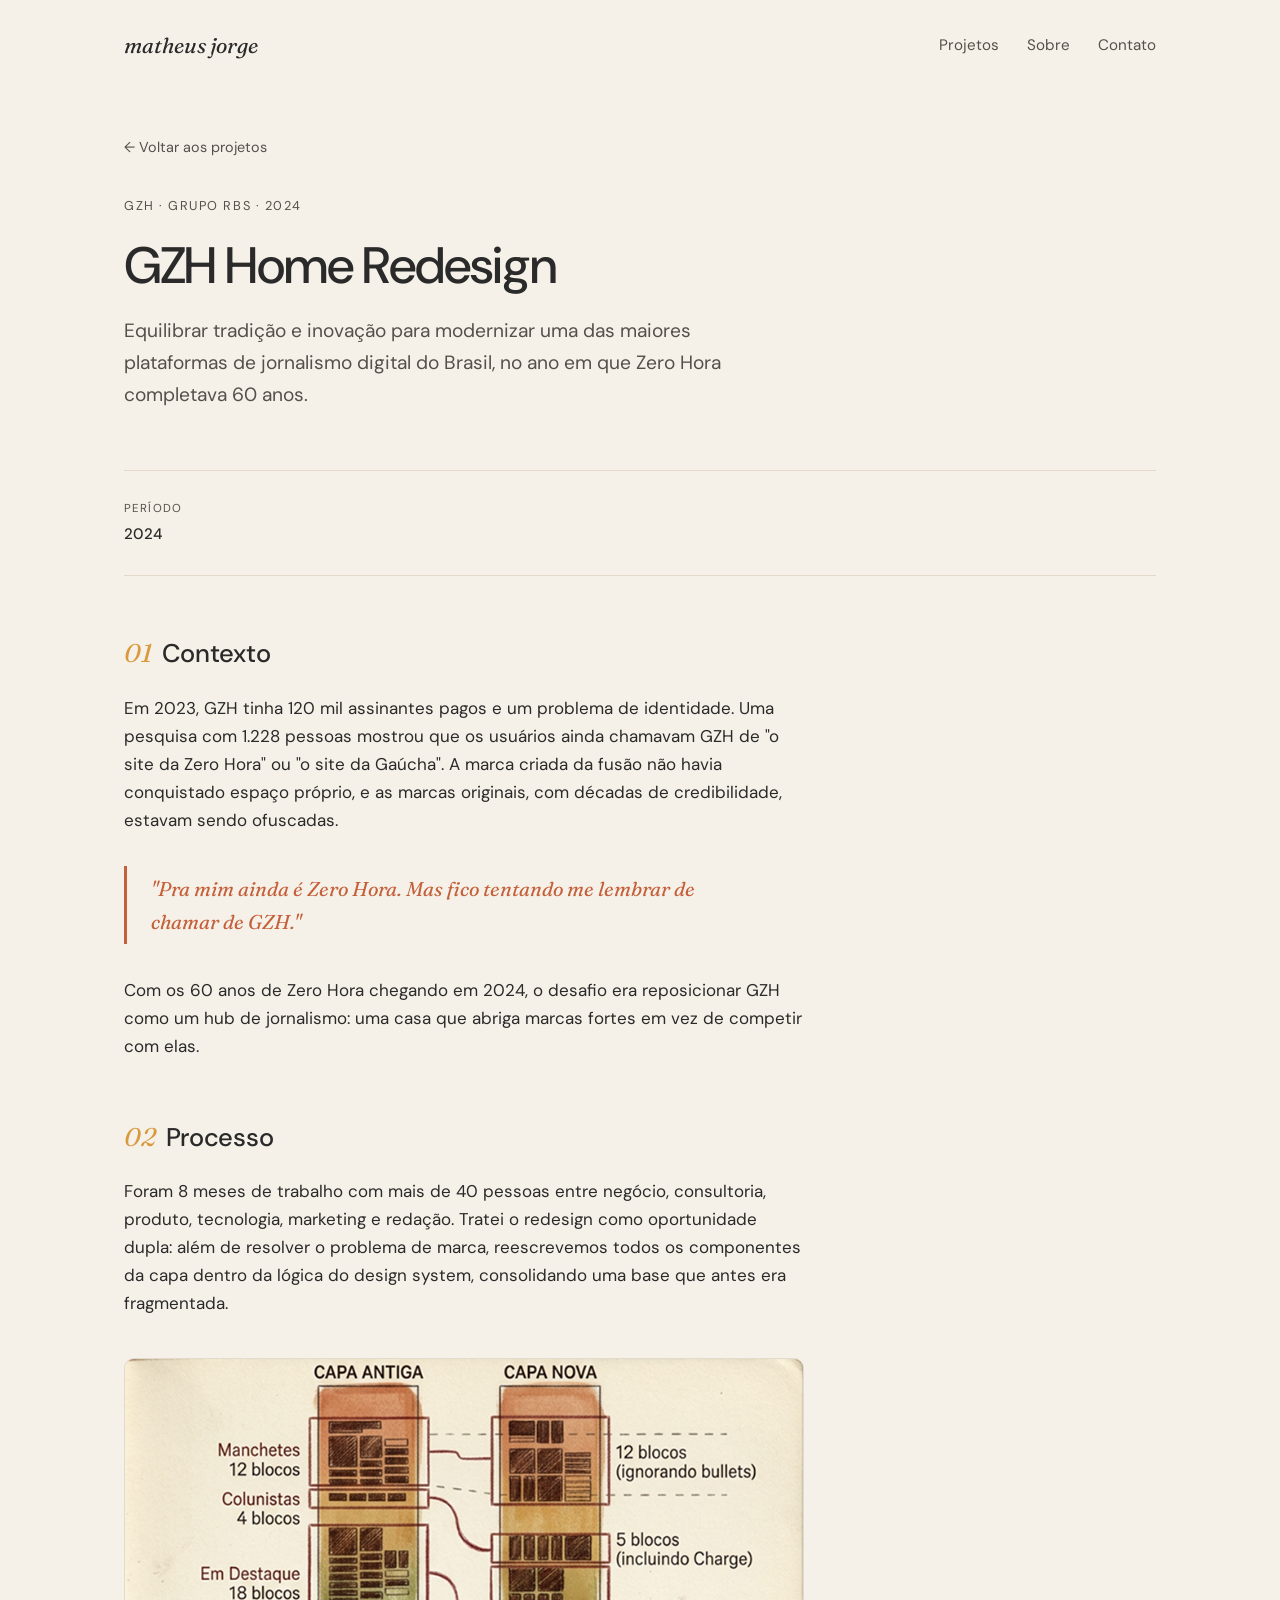
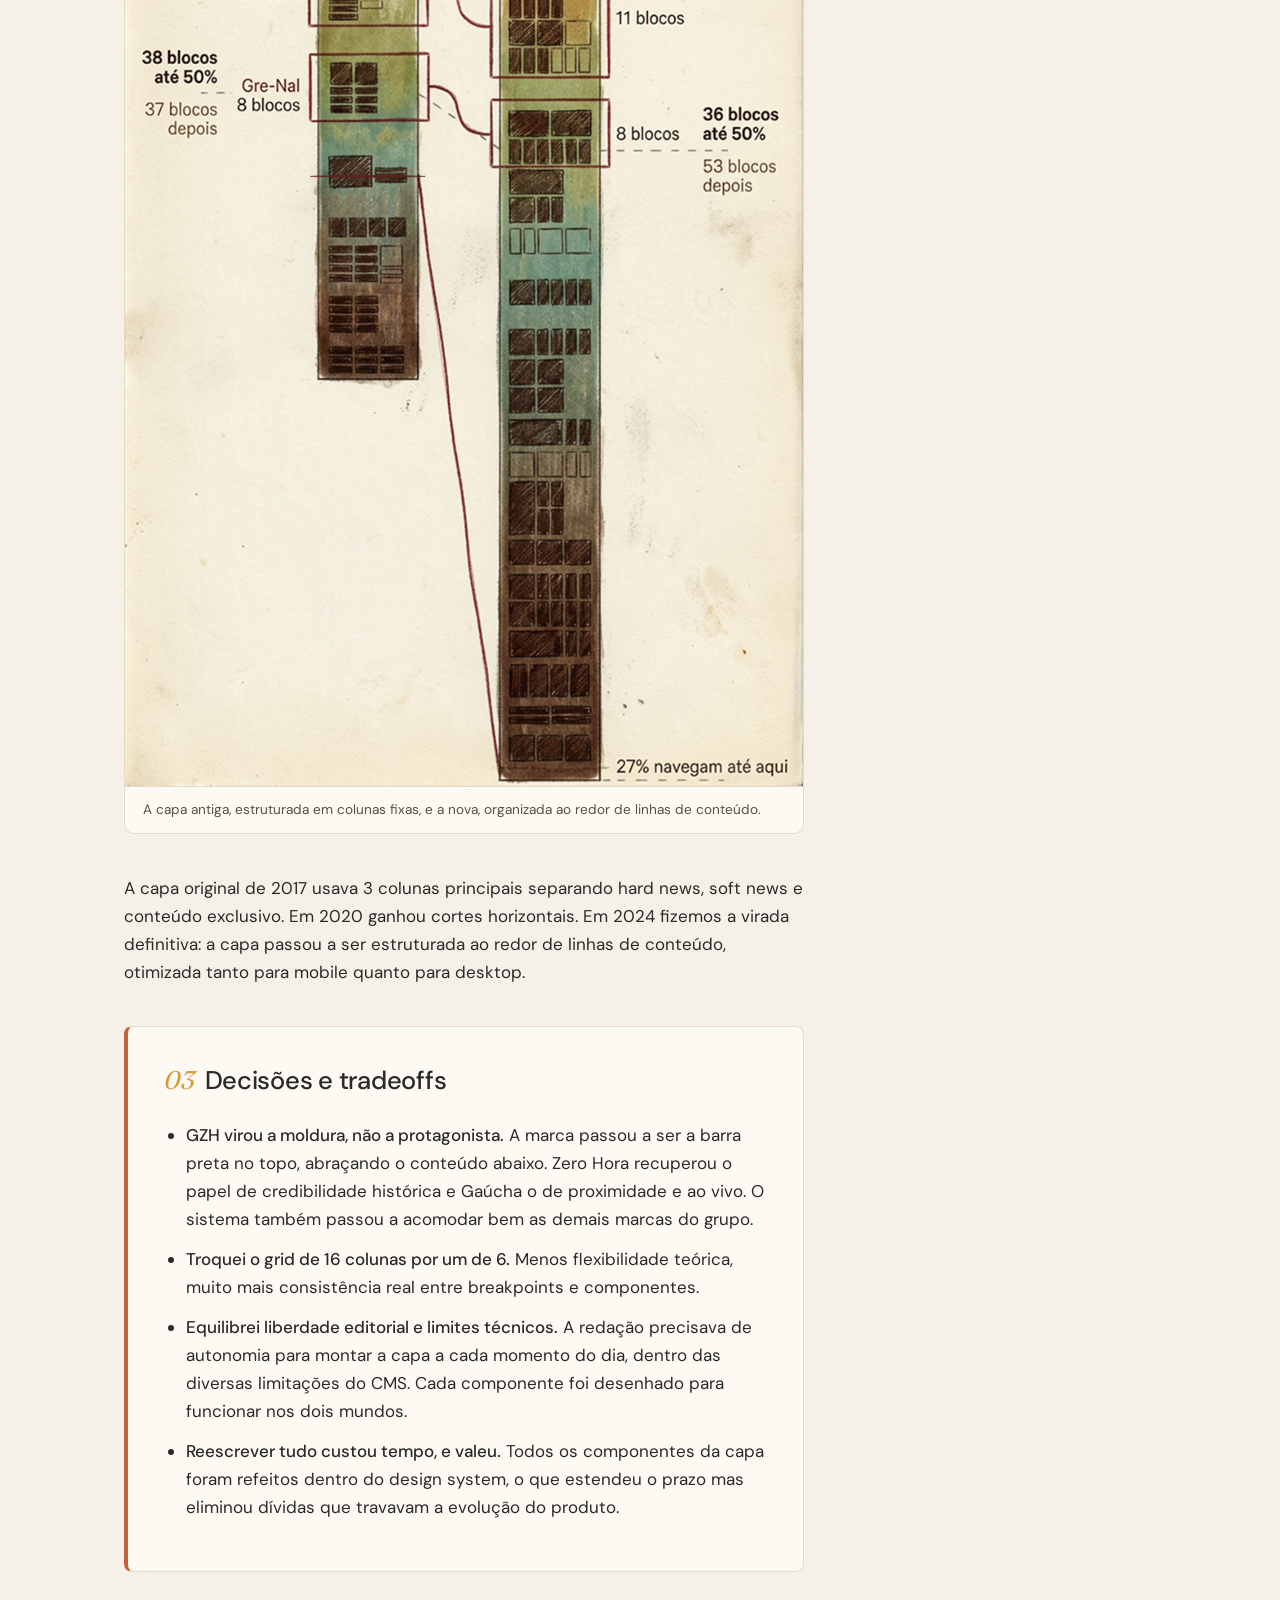
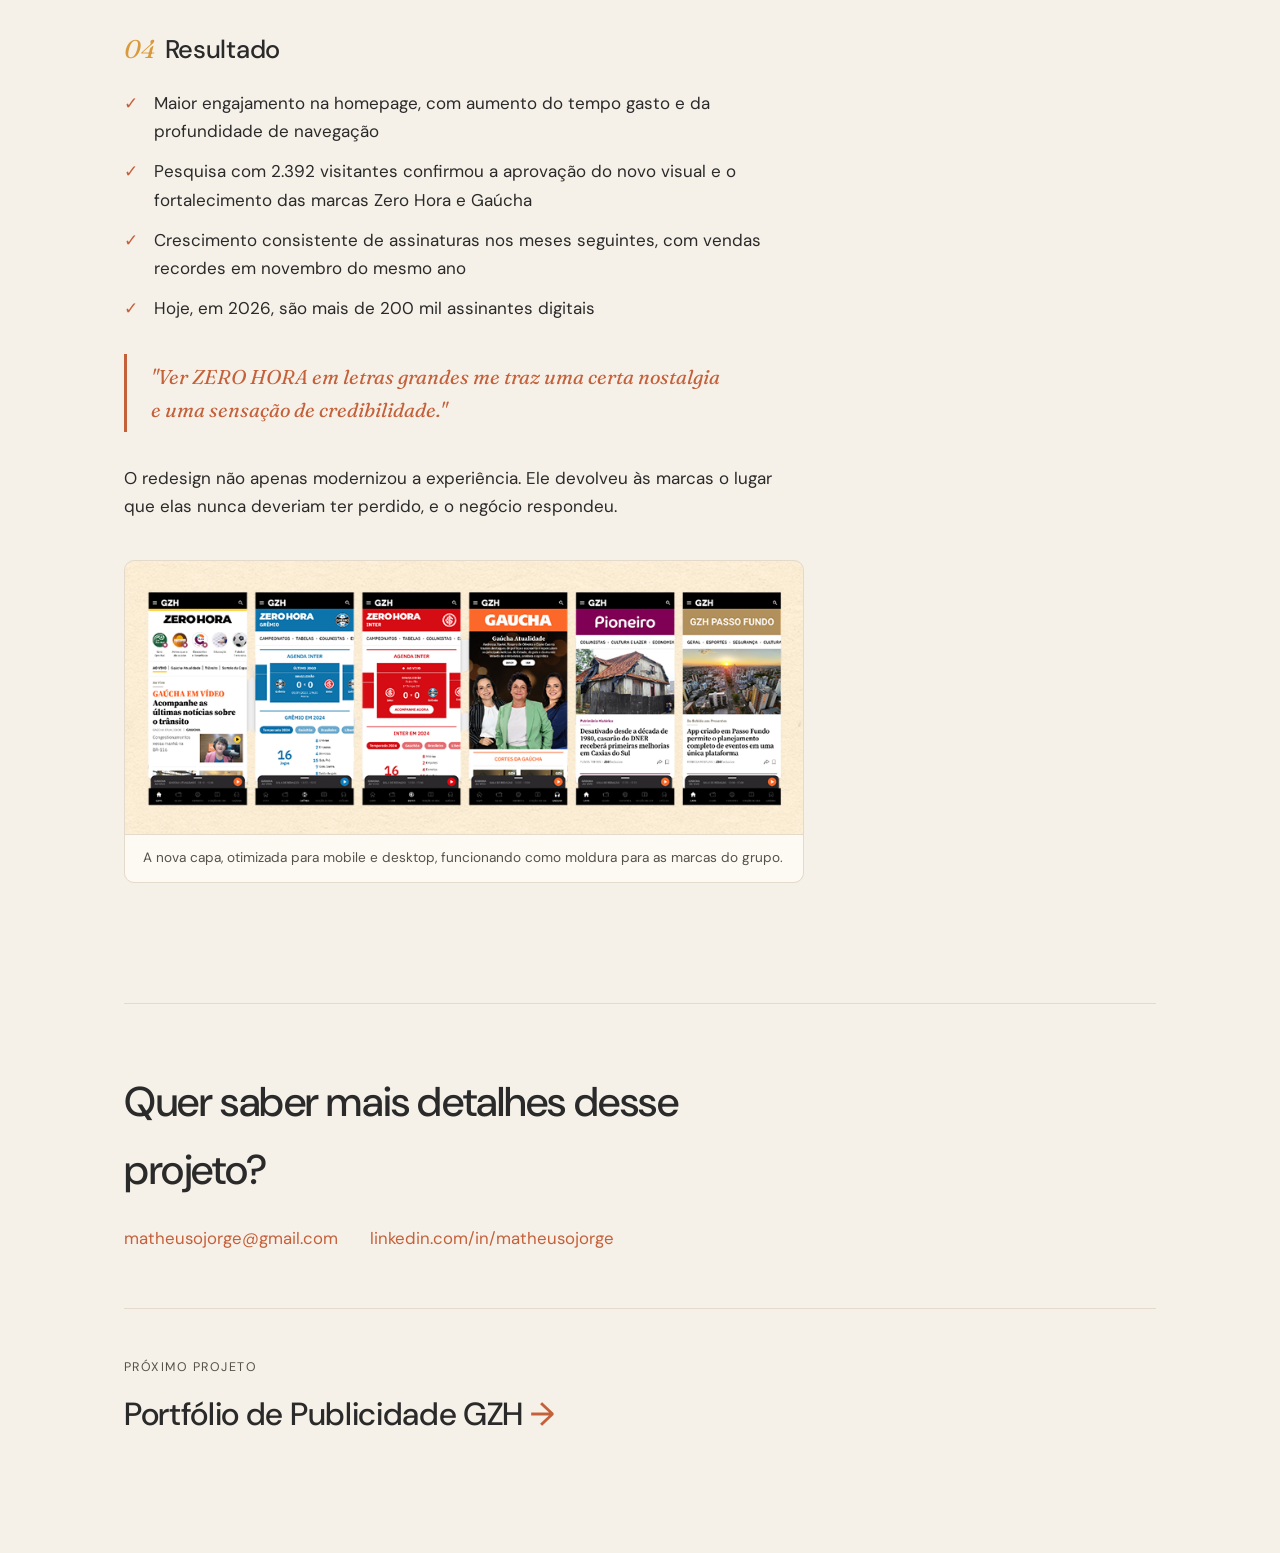
==== gzh-redesign.html @ 634c92ea "Portfolio inicial: home, tres cases, CSS e assets Co-Authored-By: Claude Fable 5 <noreply@anthropic." ====
<!DOCTYPE html>
<html lang="pt-BR">
<head>
  <meta charset="UTF-8">
  <meta name="viewport" content="width=device-width, initial-scale=1.0">
  <title>GZH Home Redesign · Matheus Jorge</title>
  <meta name="description" content="O redesign que equilibrou tradição e inovação para modernizar uma das maiores plataformas de jornalismo digital do Brasil.">
  <link rel="preconnect" href="https://fonts.googleapis.com">
  <link rel="preconnect" href="https://fonts.gstatic.com" crossorigin>
  <link href="https://fonts.googleapis.com/css2?family=DM+Sans:opsz,wght@9..40,400;9..40,500;9..40,600&family=Fraunces:ital,opsz,wght@1,9..144,400;1,9..144,500&display=swap" rel="stylesheet">
  <link rel="stylesheet" href="css/style.css">
</head>
<body>

  <div class="container">
    <nav class="nav" aria-label="Navegação principal">
      <a class="nav-logo" href="index.html">matheus jorge</a>
      <div class="nav-links">
        <a href="index.html#projetos">Projetos</a>
        <a href="index.html#sobre">Sobre</a>
        <a href="index.html#contato">Contato</a>
      </div>
    </nav>

    <header class="case-topo">
      <a class="voltar" href="index.html">← Voltar aos projetos</a>
      <p class="eyebrow">GZH · Grupo RBS · 2024</p>
      <h1>GZH Home Redesign</h1>
      <p class="case-subtitulo">Equilibrar tradição e inovação para modernizar uma das maiores plataformas de jornalismo digital do Brasil, no ano em que Zero Hora completava 60 anos.</p>
    </header>

    <dl class="case-meta">
      <div><dt>Período</dt><dd>2024</dd></div>
    </dl>

    <main class="case-corpo">

      <h2><span class="num">01</span>Contexto</h2>
      <p>Em 2023, GZH tinha 120 mil assinantes pagos e um problema de identidade. Uma pesquisa com 1.228 pessoas mostrou que os usuários ainda chamavam GZH de "o site da Zero Hora" ou "o site da Gaúcha". A marca criada da fusão não havia conquistado espaço próprio, e as marcas originais, com décadas de credibilidade, estavam sendo ofuscadas.</p>
      <blockquote class="citacao">"Pra mim ainda é Zero Hora. Mas fico tentando me lembrar de chamar de GZH."</blockquote>
      <p>Com os 60 anos de Zero Hora chegando em 2024, o desafio era reposicionar GZH como um hub de jornalismo: uma casa que abriga marcas fortes em vez de competir com elas.</p>

      <h2><span class="num">02</span>Processo</h2>
      <p>Foram 8 meses de trabalho com mais de 40 pessoas entre negócio, consultoria, produto, tecnologia, marketing e redação. Tratei o redesign como oportunidade dupla: além de resolver o problema de marca, reescrevemos todos os componentes da capa dentro da lógica do design system, consolidando uma base que antes era fragmentada.</p>

      <figure class="case-figura">
        <img src="assets/gzh-antes-depois.png" alt="Comparação entre a capa antiga e a nova de GZH">
        <figcaption>A capa antiga, estruturada em colunas fixas, e a nova, organizada ao redor de linhas de conteúdo.</figcaption>
      </figure>

      <p>A capa original de 2017 usava 3 colunas principais separando hard news, soft news e conteúdo exclusivo. Em 2020 ganhou cortes horizontais. Em 2024 fizemos a virada definitiva: a capa passou a ser estruturada ao redor de linhas de conteúdo, otimizada tanto para mobile quanto para desktop.</p>

      <div class="decisoes">
        <h2><span class="num">03</span>Decisões e tradeoffs</h2>
        <ul>
          <li><strong>GZH virou a moldura, não a protagonista.</strong> A marca passou a ser a barra preta no topo, abraçando o conteúdo abaixo. Zero Hora recuperou o papel de credibilidade histórica e Gaúcha o de proximidade e ao vivo. O sistema também passou a acomodar bem as demais marcas do grupo.</li>
          <li><strong>Troquei o grid de 16 colunas por um de 6.</strong> Menos flexibilidade teórica, muito mais consistência real entre breakpoints e componentes.</li>
          <li><strong>Equilibrei liberdade editorial e limites técnicos.</strong> A redação precisava de autonomia para montar a capa a cada momento do dia, dentro das diversas limitações do CMS. Cada componente foi desenhado para funcionar nos dois mundos.</li>
          <li><strong>Reescrever tudo custou tempo, e valeu.</strong> Todos os componentes da capa foram refeitos dentro do design system, o que estendeu o prazo mas eliminou dívidas que travavam a evolução do produto.</li>
        </ul>
      </div>

      <h2><span class="num">04</span>Resultado</h2>
      <ul class="resultados">
        <li>Maior engajamento na homepage, com aumento do tempo gasto e da profundidade de navegação</li>
        <li>Pesquisa com 2.392 visitantes confirmou a aprovação do novo visual e o fortalecimento das marcas Zero Hora e Gaúcha</li>
        <li>Crescimento consistente de assinaturas nos meses seguintes, com vendas recordes em novembro do mesmo ano</li>
        <li>Hoje, em 2026, são mais de 200 mil assinantes digitais</li>
      </ul>

      <blockquote class="citacao">"Ver ZERO HORA em letras grandes me traz uma certa nostalgia e uma sensação de credibilidade."</blockquote>
      <p>O redesign não apenas modernizou a experiência. Ele devolveu às marcas o lugar que elas nunca deveriam ter perdido, e o negócio respondeu.</p>

      <figure class="case-figura">
        <img src="assets/gzh-capa-final.png" alt="Capa final de GZH em mobile e desktop">
        <figcaption>A nova capa, otimizada para mobile e desktop, funcionando como moldura para as marcas do grupo.</figcaption>
      </figure>

    </main>

    <section class="contato contato-case" aria-label="Contato">
      <h2>Quer saber mais detalhes desse projeto?</h2>
      <div class="contato-links">
        <a href="mailto:matheusojorge@gmail.com">matheusojorge@gmail.com</a>
        <a href="https://linkedin.com/in/matheusojorge" target="_blank" rel="noopener">linkedin.com/in/matheusojorge</a>
      </div>
    </section>

    <div class="proximo">
      <p class="rotulo">Próximo projeto</p>
      <a href="portfolio-publicidade.html">Portfólio de Publicidade GZH</a>
    </div>

    <footer class="rodape">

    </footer>
  </div>

</body>
</html>
---- css/style.css ----
/* ============================================
   Matheus Jorge · Portfólio
   Sistema visual: DM Sans + Fraunces itálico
   Paleta âmbar / terracota / linho
   ============================================ */

:root {
  --linho: #F6F1E8;
  --linho-card: #FDFAF4;
  --grafite: #2A2A2A;
  --grafite-suave: #55504A;
  --terracota: #C4603A;
  --ambar: #D99A3D;
  --borda: #E3DACB;
  --sombra: 0 1px 2px rgba(42, 42, 42, 0.04), 0 8px 24px rgba(42, 42, 42, 0.06);

  --fonte-corpo: 'DM Sans', system-ui, sans-serif;
  --fonte-destaque: 'Fraunces', Georgia, serif;

  --largura-max: 1080px;
  --largura-texto: 680px;
}

* { margin: 0; padding: 0; box-sizing: border-box; }

html { scroll-behavior: smooth; }

@media (prefers-reduced-motion: reduce) {
  html { scroll-behavior: auto; }
  *, *::before, *::after { animation: none !important; transition: none !important; }
}

body {
  font-family: var(--fonte-corpo);
  background: var(--linho);
  color: var(--grafite);
  font-size: 1.0625rem;
  line-height: 1.65;
  -webkit-font-smoothing: antialiased;
}

a { color: var(--terracota); text-decoration: none; }
a:hover { text-decoration: underline; text-underline-offset: 3px; }
a:focus-visible, button:focus-visible {
  outline: 2px solid var(--terracota);
  outline-offset: 3px;
  border-radius: 2px;
}

img { max-width: 100%; display: block; }

.container {
  max-width: var(--largura-max);
  margin: 0 auto;
  padding: 0 24px;
}

/* ---------- Navegação ---------- */

.nav {
  display: flex;
  justify-content: space-between;
  align-items: center;
  padding: 28px 0;
}

.nav-logo {
  font-family: var(--fonte-destaque);
  font-style: italic;
  font-size: 1.35rem;
  color: var(--grafite);
}
.nav-logo:hover { text-decoration: none; color: var(--terracota); }

.nav-links { display: flex; gap: 28px; font-size: 0.95rem; }
.nav-links a { color: var(--grafite-suave); }
.nav-links a:hover { color: var(--terracota); }

/* ---------- Hero (home) ---------- */

.hero {
  padding: 72px 0 88px;
  display: grid;
  grid-template-columns: 1fr auto;
  gap: 48px;
  align-items: center;
}

.hero-foto img {
  width: clamp(180px, 22vw, 260px);
  height: auto;
  aspect-ratio: 1;
  object-fit: cover;
  border-radius: 50%;
  border: 1px solid var(--borda);
  box-shadow: var(--sombra);
}

.eyebrow {
  font-size: 0.8rem;
  letter-spacing: 0.12em;
  text-transform: uppercase;
  color: var(--grafite-suave);
  margin-bottom: 20px;
}

.hero h1 {
  font-size: clamp(2.4rem, 6vw, 4.2rem);
  font-weight: 500;
  line-height: 1.12;
  letter-spacing: -0.02em;
  max-width: 820px;
}

.hero h1 em,
.frase-acento {
  font-family: var(--fonte-destaque);
  font-style: italic;
  font-weight: 400;
  color: var(--terracota);
}

.hero p {
  margin-top: 28px;
  max-width: 560px;
  color: var(--grafite-suave);
  font-size: 1.125rem;
}

/* ---------- Cards de projeto ---------- */

.secao { padding: 56px 0; }

.secao-titulo {
  font-size: 0.8rem;
  letter-spacing: 0.12em;
  text-transform: uppercase;
  color: var(--grafite-suave);
  display: flex;
  align-items: center;
  gap: 16px;
  margin-bottom: 36px;
}
.secao-titulo::after {
  content: '';
  flex: 1;
  height: 1px;
  background: var(--borda);
}

.grid-cases { display: grid; gap: 28px; }

.card {
  display: grid;
  grid-template-columns: 1fr 1.1fr;
  gap: 0;
  background: var(--linho-card);
  border: 1px solid var(--borda);
  border-radius: 10px;
  overflow: hidden;
  color: inherit;
  transition: transform 0.2s ease, box-shadow 0.2s ease;
}
.card:hover {
  text-decoration: none;
  transform: translateY(-3px);
  box-shadow: var(--sombra);
}

.card-figura {
  background: linear-gradient(135deg, #EFE6D6, #E6D9C3);
  min-height: 240px;
  display: flex;
  align-items: center;
  justify-content: center;
  position: relative;
}
.card-figura img { width: 100%; height: 100%; object-fit: cover; position: absolute; inset: 0; }
.figura-legenda {
  font-size: 0.8rem;
  color: var(--grafite-suave);
  padding: 16px;
  text-align: center;
}

.card-conteudo { padding: 36px 40px; display: flex; flex-direction: column; justify-content: center; }

.card-tag {
  font-size: 0.75rem;
  letter-spacing: 0.1em;
  text-transform: uppercase;
  color: var(--ambar);
  font-weight: 500;
  margin-bottom: 12px;
}

.card h3 {
  font-size: 1.5rem;
  font-weight: 500;
  line-height: 1.25;
  margin-bottom: 12px;
}

.card p { color: var(--grafite-suave); font-size: 0.98rem; margin-bottom: 16px; }

.card-resultado {
  font-family: var(--fonte-destaque);
  font-style: italic;
  color: var(--terracota);
  font-size: 1.02rem;
}

.card-cta {
  margin-top: 18px;
  font-size: 0.92rem;
  font-weight: 500;
  color: var(--terracota);
}

/* ---------- Sobre ---------- */

.sobre-grid {
  display: grid;
  grid-template-columns: 1.4fr 1fr;
  gap: 56px;
  align-items: start;
}

.sobre p { margin-bottom: 18px; max-width: var(--largura-texto); }

.sobre-lateral {
  background: var(--linho-card);
  border: 1px solid var(--borda);
  border-radius: 10px;
  padding: 28px;
  font-size: 0.95rem;
}
.sobre-lateral h4 {
  font-size: 0.78rem;
  letter-spacing: 0.1em;
  text-transform: uppercase;
  color: var(--grafite-suave);
  margin-bottom: 12px;
  font-weight: 500;
}
.sobre-lateral ul { list-style: none; }
.sobre-lateral li { padding: 7px 0; border-bottom: 1px solid var(--borda); }
.sobre-lateral li:last-child { border-bottom: none; }

/* ---------- Contato / rodapé ---------- */

.contato {
  padding: 72px 0 40px;
  border-top: 1px solid var(--borda);
  margin-top: 40px;
}
.contato h2 {
  font-size: clamp(1.8rem, 4vw, 2.6rem);
  font-weight: 500;
  margin-bottom: 20px;
  letter-spacing: -0.01em;
}
.contato-links { display: flex; flex-wrap: wrap; gap: 12px 32px; font-size: 1.05rem; }

.rodape {
  padding: 32px 0;
  font-size: 0.85rem;
  color: var(--grafite-suave);
  display: flex;
  justify-content: space-between;
  flex-wrap: wrap;
  gap: 8px;
}

/* ---------- Página de case ---------- */

.case-topo { padding: 40px 0 24px; max-width: 820px; }

.voltar {
  display: inline-block;
  font-size: 0.9rem;
  color: var(--grafite-suave);
  margin-bottom: 36px;
}
.voltar:hover { color: var(--terracota); }

.case-topo h1 {
  font-size: clamp(2rem, 5vw, 3.2rem);
  font-weight: 500;
  line-height: 1.15;
  letter-spacing: -0.02em;
  margin-bottom: 20px;
}

.case-subtitulo {
  font-size: 1.2rem;
  color: var(--grafite-suave);
  max-width: 640px;
}

.case-meta {
  display: grid;
  grid-template-columns: repeat(auto-fit, minmax(150px, 1fr));
  gap: 20px;
  padding: 28px 0;
  margin: 36px 0;
  border-top: 1px solid var(--borda);
  border-bottom: 1px solid var(--borda);
  font-size: 0.95rem;
}
.case-meta dt {
  font-size: 0.72rem;
  letter-spacing: 0.1em;
  text-transform: uppercase;
  color: var(--grafite-suave);
  margin-bottom: 4px;
}
.case-meta dd { font-weight: 500; }

.case-corpo { max-width: var(--largura-texto); padding-bottom: 40px; }

.case-corpo h2 {
  font-size: 1.6rem;
  font-weight: 500;
  margin: 56px 0 18px;
  letter-spacing: -0.01em;
}
.case-corpo h2 .num {
  font-family: var(--fonte-destaque);
  font-style: italic;
  font-weight: 400;
  color: var(--ambar);
  margin-right: 10px;
}

.case-corpo p { margin-bottom: 18px; }
.case-corpo ul { margin: 0 0 18px 22px; }
.case-corpo li { margin-bottom: 8px; }

.citacao {
  font-family: var(--fonte-destaque);
  font-style: italic;
  font-size: 1.25rem;
  color: var(--terracota);
  border-left: 3px solid var(--terracota);
  padding: 6px 0 6px 24px;
  margin: 32px 0;
  max-width: 600px;
}

/* Decisões e tradeoffs: o bloco de maior peso */
.decisoes {
  background: var(--linho-card);
  border: 1px solid var(--borda);
  border-left: 4px solid var(--terracota);
  border-radius: 8px;
  padding: 32px 36px;
  margin: 40px 0;
}
.decisoes h2 { margin-top: 0 !important; }
.decisoes li { margin-bottom: 12px; }
.decisoes strong { font-weight: 500; }

/* Resultados */
.resultados { list-style: none; margin-left: 0 !important; }
.resultados li { padding-left: 30px; position: relative; margin-bottom: 12px; }
.resultados li::before {
  content: '✓';
  position: absolute;
  left: 0;
  color: var(--terracota);
  font-weight: 700;
}
.resultados li.atrito::before { content: '✗'; color: var(--grafite-suave); }

/* Figuras dentro do case */
.case-figura {
  margin: 40px 0;
  border: 1px solid var(--borda);
  border-radius: 10px;
  overflow: hidden;
  background: linear-gradient(135deg, #EFE6D6, #E6D9C3);
}
.case-figura .placeholder {
  min-height: 320px;
  display: flex;
  align-items: center;
  justify-content: center;
  color: var(--grafite-suave);
  font-size: 0.9rem;
  text-align: center;
  padding: 24px;
}
.case-figura figcaption {
  padding: 12px 18px;
  font-size: 0.85rem;
  color: var(--grafite-suave);
  background: var(--linho-card);
  border-top: 1px solid var(--borda);
}

/* CTA de contato no final do case */
.contato-case { padding: 64px 0 56px; }
.contato-case h2 { max-width: 640px; }
.contato-case + .proximo { margin-top: 0; }

/* Próximo case */
.proximo {
  border-top: 1px solid var(--borda);
  margin-top: 56px;
  padding: 48px 0;
}
.proximo .rotulo {
  font-size: 0.78rem;
  letter-spacing: 0.12em;
  text-transform: uppercase;
  color: var(--grafite-suave);
  margin-bottom: 10px;
}
.proximo a {
  font-size: clamp(1.4rem, 3.5vw, 2rem);
  font-weight: 500;
  color: var(--grafite);
  letter-spacing: -0.01em;
}
.proximo a:hover { color: var(--terracota); text-decoration: none; }
.proximo a::after { content: ' →'; color: var(--terracota); }

/* ---------- Responsivo ---------- */

@media (max-width: 760px) {
  .card { grid-template-columns: 1fr; }
  .card-figura { min-height: 200px; }
  .card-conteudo { padding: 28px; }
  .sobre-grid { grid-template-columns: 1fr; gap: 32px; }
  .nav-links { gap: 18px; font-size: 0.9rem; }
  .hero { padding: 48px 0 64px; grid-template-columns: 1fr; gap: 32px; }
  .hero-foto { order: -1; }
  .hero-foto img { width: 140px; }
  .decisoes { padding: 24px; }
}
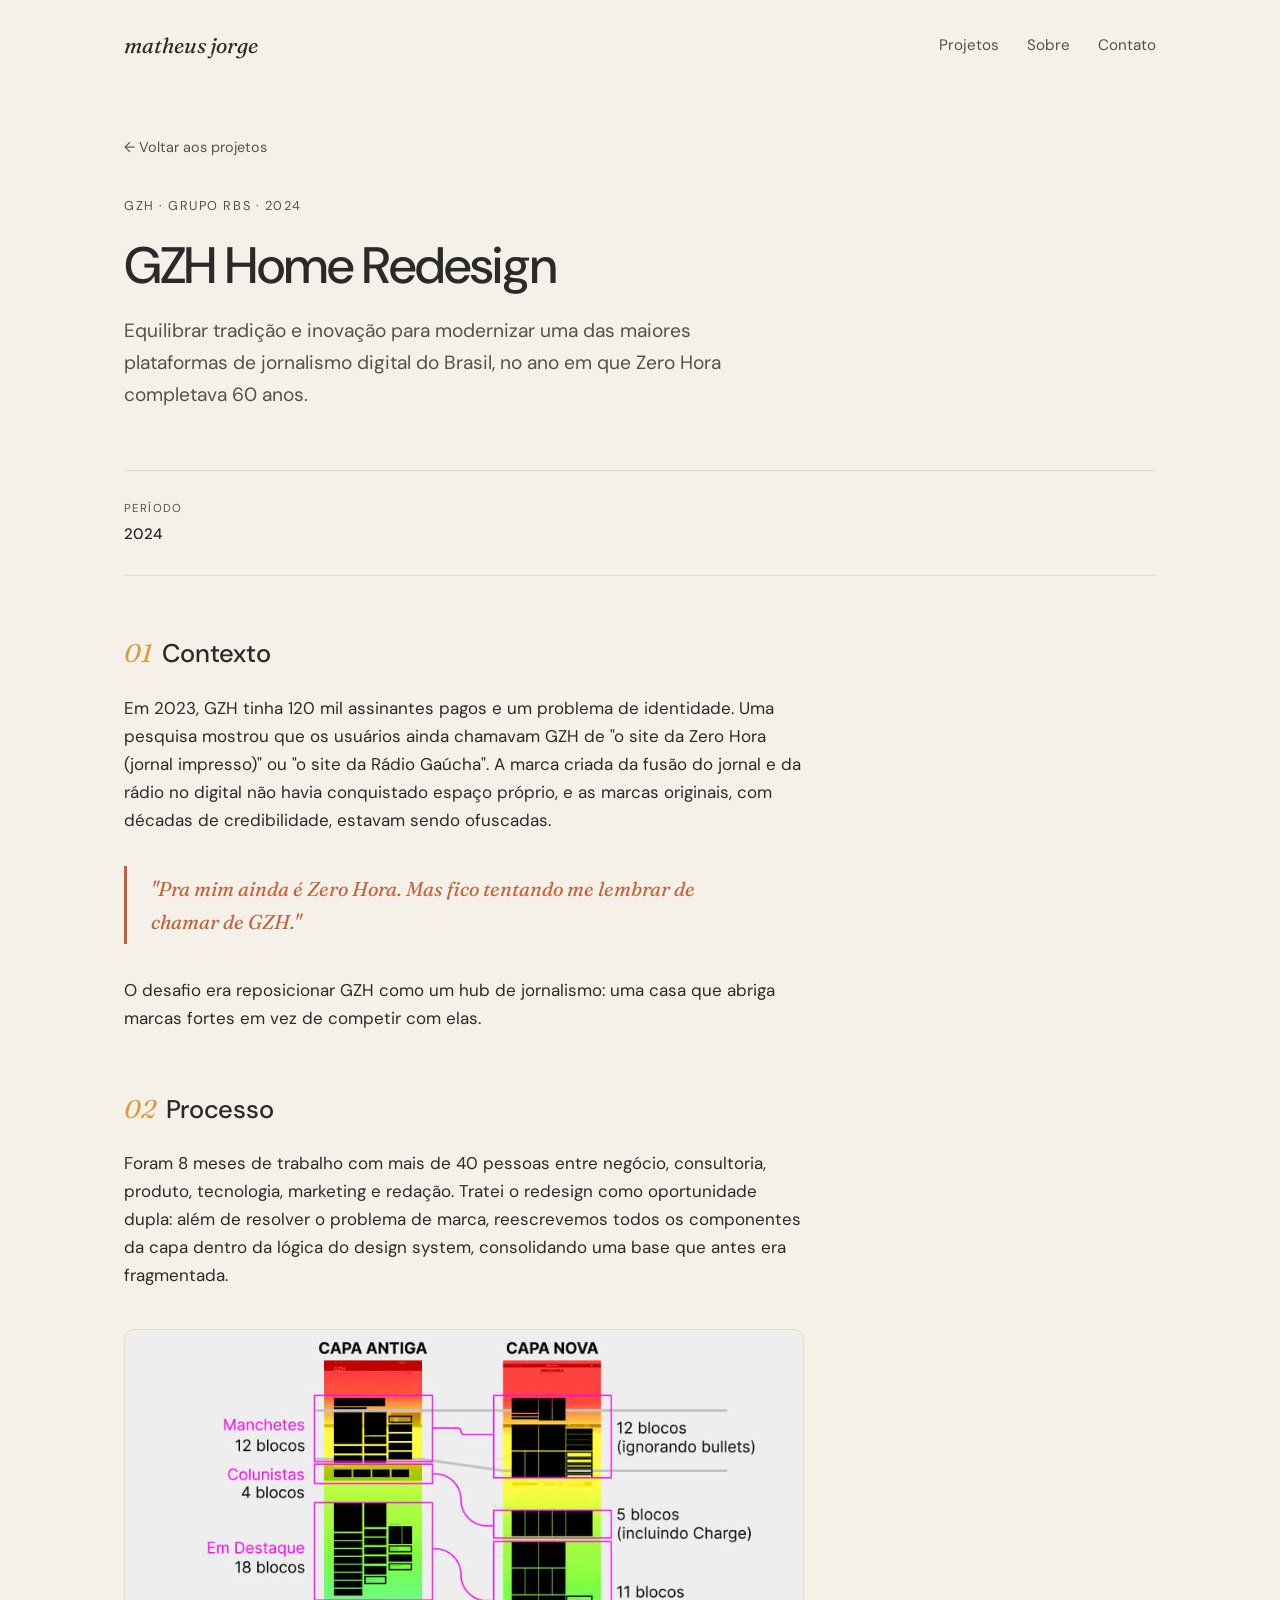
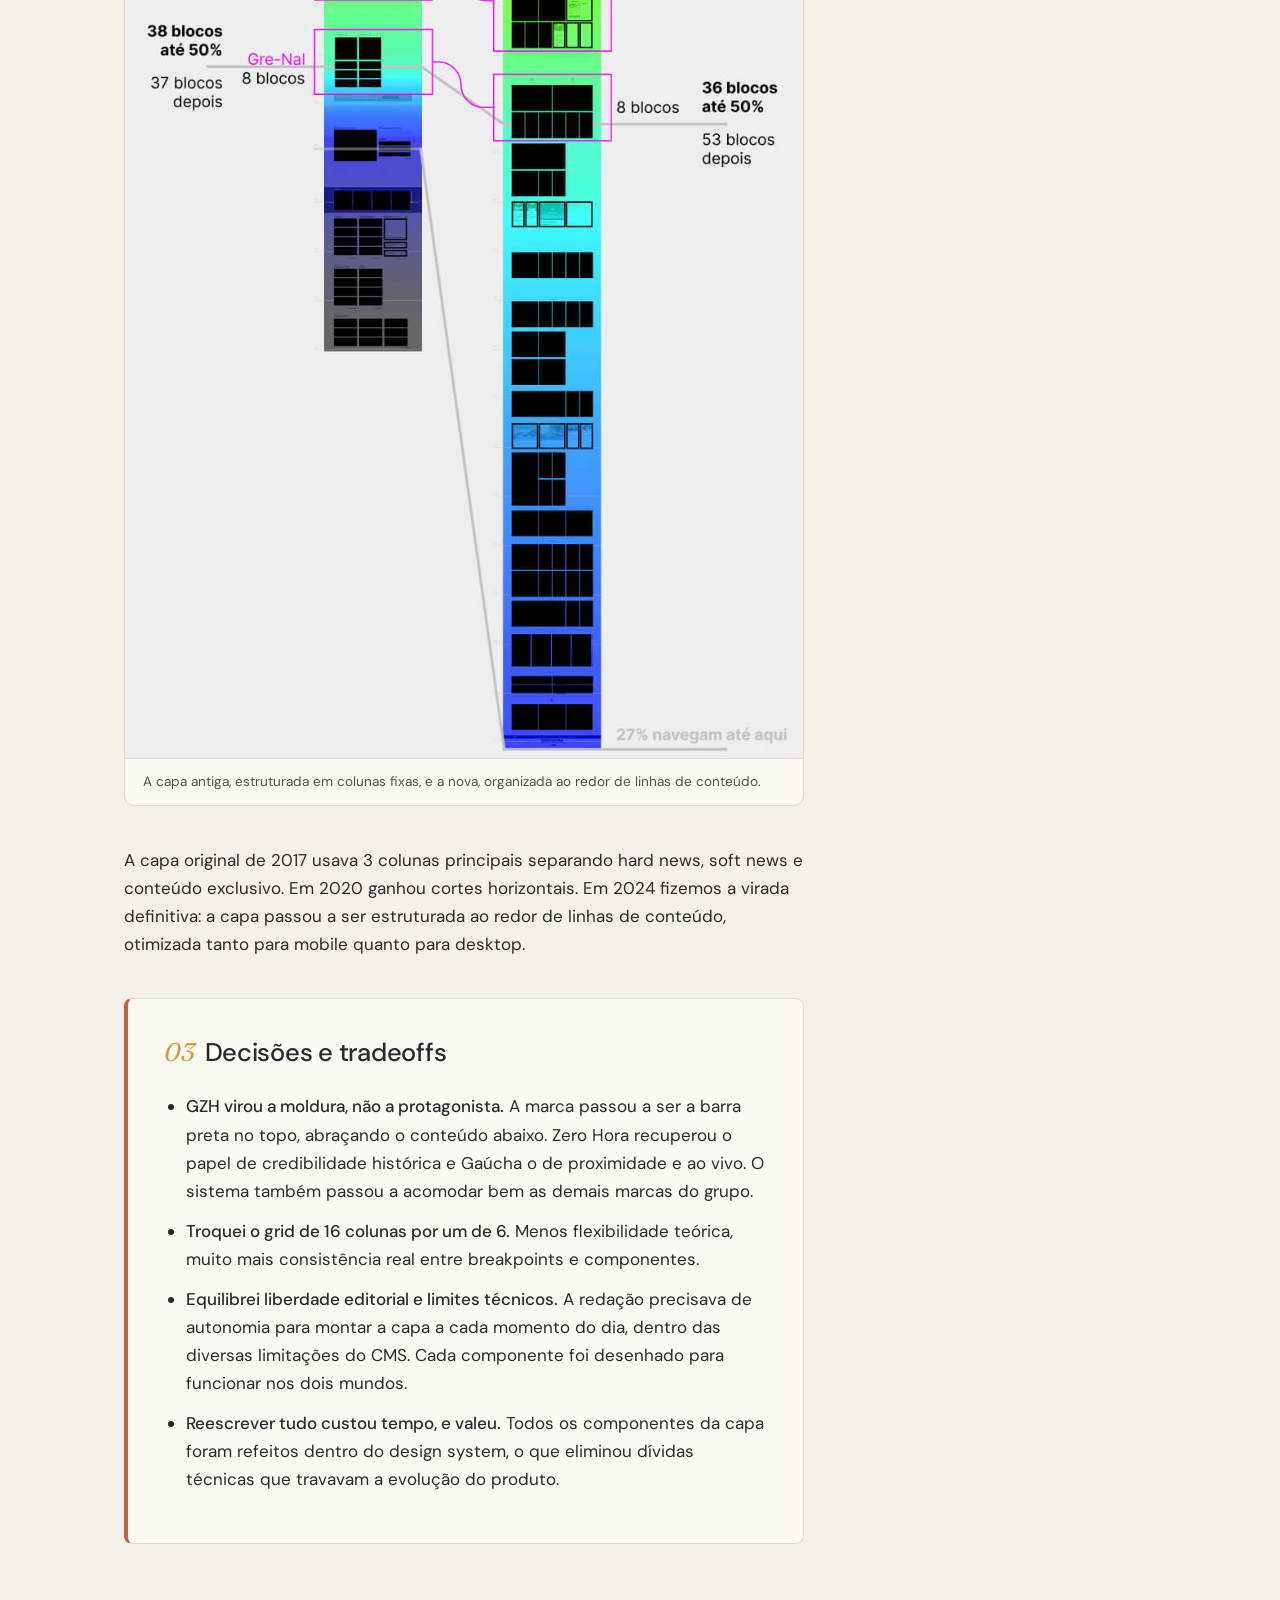
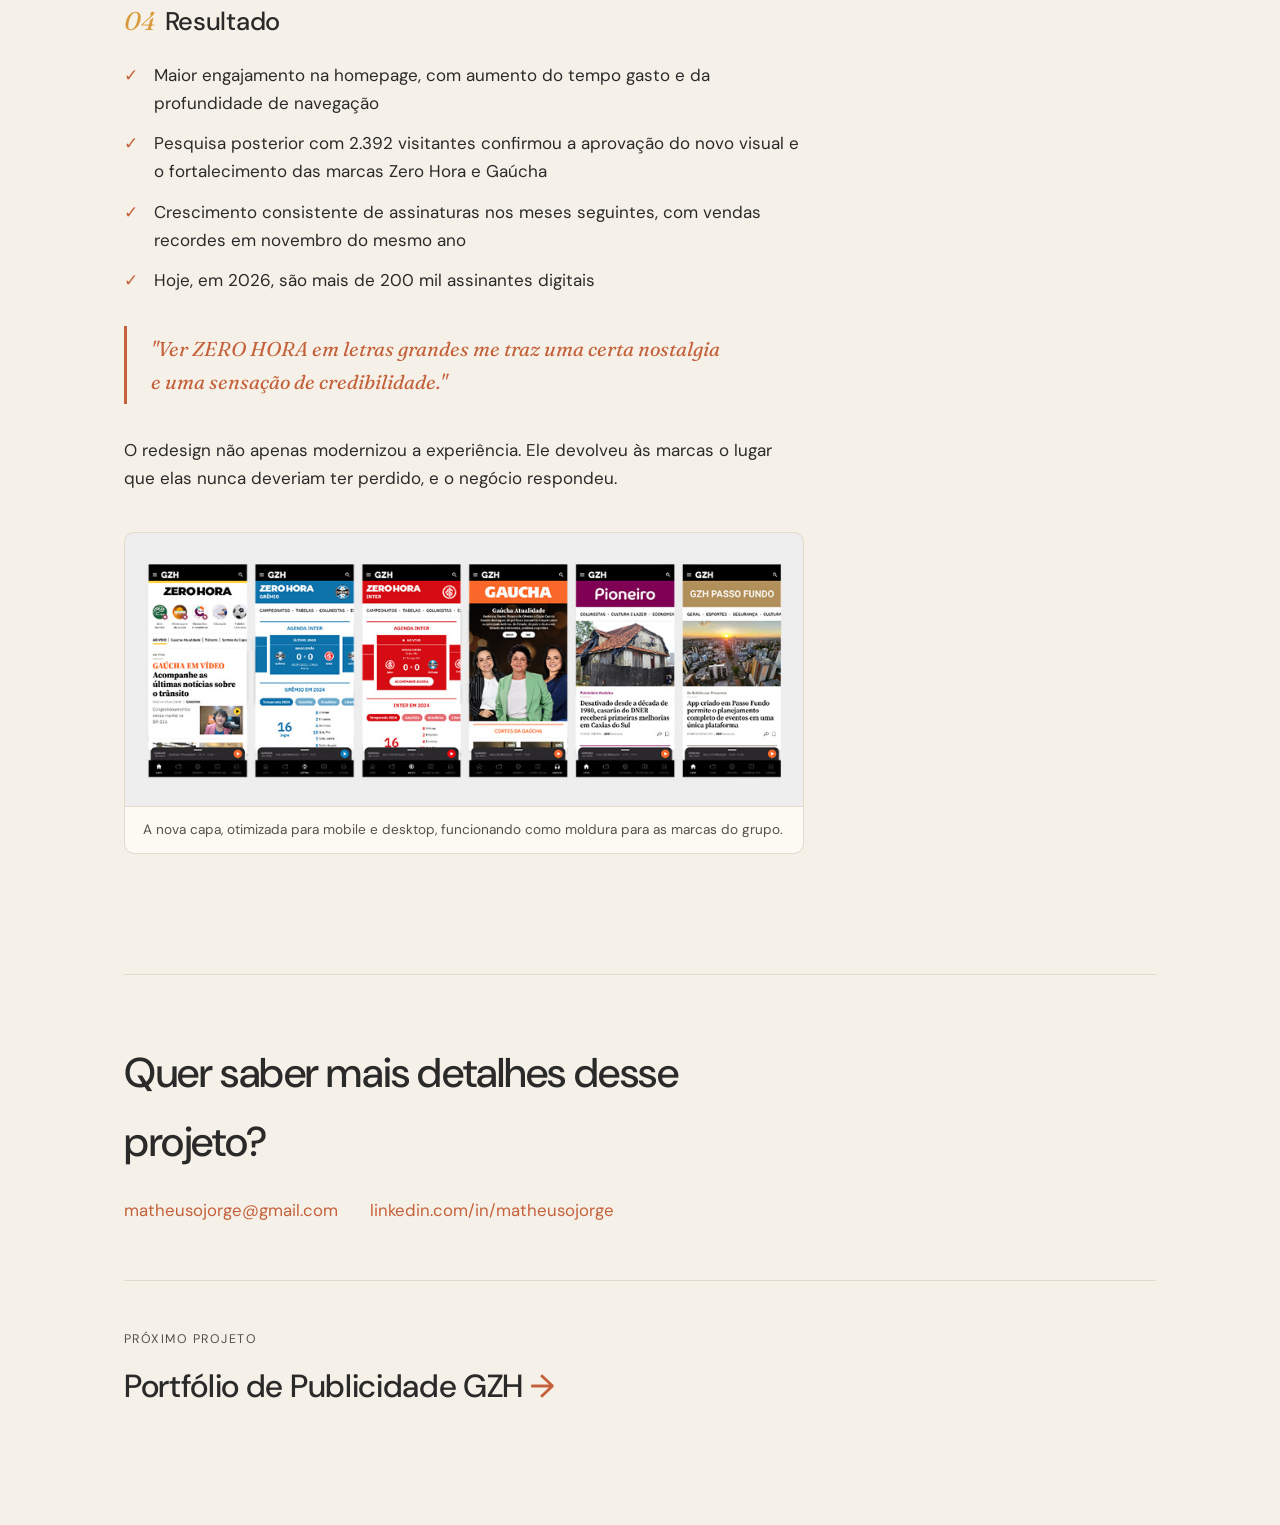
==== commit a7e1e0b6: "Converte imagens para JPG e otimiza tamanho dos assets Reduz peso das capas dos cases e substitui PN" ====
--- a/gzh-redesign.html
+++ b/gzh-redesign.html
@@ -5,6 +5,7 @@
   <meta name="viewport" content="width=device-width, initial-scale=1.0">
   <title>GZH Home Redesign · Matheus Jorge</title>
   <meta name="description" content="O redesign que equilibrou tradição e inovação para modernizar uma das maiores plataformas de jornalismo digital do Brasil.">
+  <meta name="robots" content="noindex, nofollow">
   <link rel="preconnect" href="https://fonts.googleapis.com">
   <link rel="preconnect" href="https://fonts.gstatic.com" crossorigin>
   <link href="https://fonts.googleapis.com/css2?family=DM+Sans:opsz,wght@9..40,400;9..40,500;9..40,600&family=Fraunces:ital,opsz,wght@1,9..144,400;1,9..144,500&display=swap" rel="stylesheet">
@@ -36,15 +37,15 @@
     <main class="case-corpo">
 
       <h2><span class="num">01</span>Contexto</h2>
-      <p>Em 2023, GZH tinha 120 mil assinantes pagos e um problema de identidade. Uma pesquisa com 1.228 pessoas mostrou que os usuários ainda chamavam GZH de "o site da Zero Hora" ou "o site da Gaúcha". A marca criada da fusão não havia conquistado espaço próprio, e as marcas originais, com décadas de credibilidade, estavam sendo ofuscadas.</p>
+      <p>Em 2023, GZH tinha 120 mil assinantes pagos e um problema de identidade. Uma pesquisa mostrou que os usuários ainda chamavam GZH de "o site da Zero Hora (jornal impresso)" ou "o site da Rádio Gaúcha". A marca criada da fusão do jornal e da rádio no digital não havia conquistado espaço próprio, e as marcas originais, com décadas de credibilidade, estavam sendo ofuscadas.</p>
       <blockquote class="citacao">"Pra mim ainda é Zero Hora. Mas fico tentando me lembrar de chamar de GZH."</blockquote>
-      <p>Com os 60 anos de Zero Hora chegando em 2024, o desafio era reposicionar GZH como um hub de jornalismo: uma casa que abriga marcas fortes em vez de competir com elas.</p>
+      <p>O desafio era reposicionar GZH como um hub de jornalismo: uma casa que abriga marcas fortes em vez de competir com elas.</p>
 
       <h2><span class="num">02</span>Processo</h2>
       <p>Foram 8 meses de trabalho com mais de 40 pessoas entre negócio, consultoria, produto, tecnologia, marketing e redação. Tratei o redesign como oportunidade dupla: além de resolver o problema de marca, reescrevemos todos os componentes da capa dentro da lógica do design system, consolidando uma base que antes era fragmentada.</p>
 
       <figure class="case-figura">
-        <img src="assets/gzh-antes-depois.png" alt="Comparação entre a capa antiga e a nova de GZH">
+        <img src="assets/gzh-antes-depois.jpg" alt="Comparação entre a capa antiga e a nova de GZH">
         <figcaption>A capa antiga, estruturada em colunas fixas, e a nova, organizada ao redor de linhas de conteúdo.</figcaption>
       </figure>
 
@@ -56,14 +57,14 @@
           <li><strong>GZH virou a moldura, não a protagonista.</strong> A marca passou a ser a barra preta no topo, abraçando o conteúdo abaixo. Zero Hora recuperou o papel de credibilidade histórica e Gaúcha o de proximidade e ao vivo. O sistema também passou a acomodar bem as demais marcas do grupo.</li>
           <li><strong>Troquei o grid de 16 colunas por um de 6.</strong> Menos flexibilidade teórica, muito mais consistência real entre breakpoints e componentes.</li>
           <li><strong>Equilibrei liberdade editorial e limites técnicos.</strong> A redação precisava de autonomia para montar a capa a cada momento do dia, dentro das diversas limitações do CMS. Cada componente foi desenhado para funcionar nos dois mundos.</li>
-          <li><strong>Reescrever tudo custou tempo, e valeu.</strong> Todos os componentes da capa foram refeitos dentro do design system, o que estendeu o prazo mas eliminou dívidas que travavam a evolução do produto.</li>
+          <li><strong>Reescrever tudo custou tempo, e valeu.</strong> Todos os componentes da capa foram refeitos dentro do design system, o que eliminou dívidas técnicas que travavam a evolução do produto.</li>
         </ul>
       </div>
 
       <h2><span class="num">04</span>Resultado</h2>
       <ul class="resultados">
         <li>Maior engajamento na homepage, com aumento do tempo gasto e da profundidade de navegação</li>
-        <li>Pesquisa com 2.392 visitantes confirmou a aprovação do novo visual e o fortalecimento das marcas Zero Hora e Gaúcha</li>
+        <li>Pesquisa posterior com 2.392 visitantes confirmou a aprovação do novo visual e o fortalecimento das marcas Zero Hora e Gaúcha</li>
         <li>Crescimento consistente de assinaturas nos meses seguintes, com vendas recordes em novembro do mesmo ano</li>
         <li>Hoje, em 2026, são mais de 200 mil assinantes digitais</li>
       </ul>
@@ -72,7 +73,7 @@
       <p>O redesign não apenas modernizou a experiência. Ele devolveu às marcas o lugar que elas nunca deveriam ter perdido, e o negócio respondeu.</p>
 
       <figure class="case-figura">
-        <img src="assets/gzh-capa-final.png" alt="Capa final de GZH em mobile e desktop">
+        <img src="assets/gzh-capa-final.jpg" alt="Capa final de GZH em mobile e desktop">
         <figcaption>A nova capa, otimizada para mobile e desktop, funcionando como moldura para as marcas do grupo.</figcaption>
       </figure>
 
--- a/css/style.css
+++ b/css/style.css
@@ -148,11 +148,11 @@
   background: var(--borda);
 }
 
-.grid-cases { display: grid; gap: 28px; }
+.grid-cases { display: grid; grid-template-columns: repeat(3, 1fr); gap: 28px; }
 
 .card {
   display: grid;
-  grid-template-columns: 1fr 1.1fr;
+  grid-template-columns: 1fr;
   gap: 0;
   background: var(--linho-card);
   border: 1px solid var(--borda);
@@ -429,7 +429,7 @@
 /* ---------- Responsivo ---------- */
 
 @media (max-width: 760px) {
-  .card { grid-template-columns: 1fr; }
+  .grid-cases { grid-template-columns: 1fr; }
   .card-figura { min-height: 200px; }
   .card-conteudo { padding: 28px; }
   .sobre-grid { grid-template-columns: 1fr; gap: 32px; }
